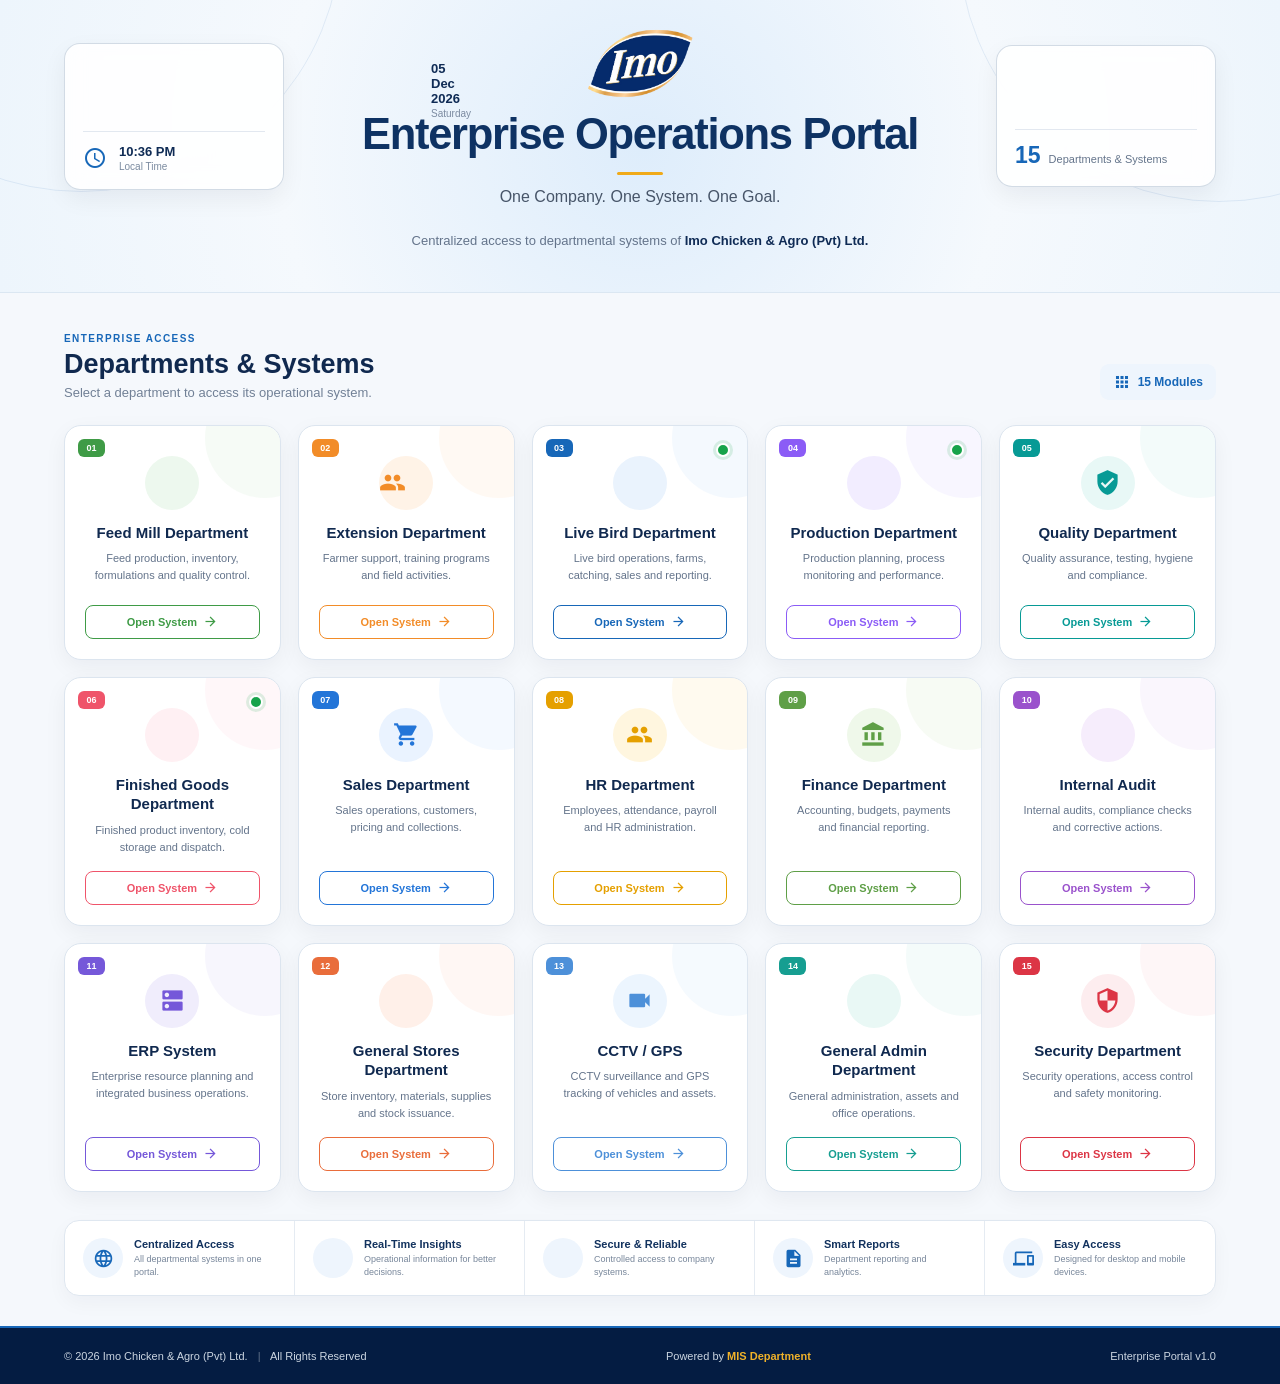
==== index.html @ 15f2dc7a "Initial enterprise portal setup" ====
<!DOCTYPE html>
<html lang="en">

<head>

    <meta charset="UTF-8">

    <meta
        name="viewport"
        content="width=device-width, initial-scale=1.0"
    >

    <title>
        Imo Enterprise Operations Portal
    </title>


    <link
        rel="stylesheet"
        href="css/style.css"
    >


    <link
        rel="stylesheet"
        href="https://fonts.googleapis.com/icon?family=Material+Icons"
    >

</head>


<body>


    <!-- =====================================================
         PAGE
    ====================================================== -->

    <div class="portal-page">


        <!-- =================================================
             TOP AREA
        ================================================== -->

        <section class="portal-hero">


            <!-- TOP INFO -->
            
            <div class="hero-topbar">


                <div class="date-card">

                    <div class="date-row">

                        <span class="material-icons">
                            calendar_month
                        </span>

                        <div>
                            <strong id="currentDate">
                                --
                            </strong>

                            <small id="currentDay">
                                --
                            </small>
                        </div>

                    </div>


                    <div class="date-divider"></div>


                    <div class="date-row">

                        <span class="material-icons">
                            schedule
                        </span>

                        <div>
                            <strong id="currentTime">
                                --
                            </strong>

                            <small>
                                Local Time
                            </small>
                        </div>

                    </div>

                </div>



                <!-- COMPANY BRAND -->

                <div class="hero-brand">

                    <img
                        src="assets/Logo.png"
                        alt="Imo Chicken & Agro Logo"
                        class="hero-logo"
                    >

                    <h1>
                        Enterprise Operations Portal
                    </h1>

                    <div class="hero-accent"></div>

                    <p>
                        One Company. One System. One Goal.
                    </p>

                </div>



                <!-- STATUS -->

                <div class="system-status-card">

                    <div class="status-heading">

                        <span class="material-icons">
                            monitoring
                        </span>

                        <div>
                            <strong>
                                All Systems
                            </strong>

                            <small>
                                Centralized Access
                            </small>
                        </div>

                    </div>


                    <div class="status-divider"></div>


                    <div class="department-count">

                        <strong>
                            15
                        </strong>

                        <span>
                            Departments & Systems
                        </span>

                    </div>

                </div>


            </div>



            <!-- INTRO -->

            <div class="hero-intro">

                <p>
                    Centralized access to departmental systems of
                    <strong>
                        Imo Chicken & Agro (Pvt) Ltd.
                    </strong>
                </p>

            </div>


        </section>



        <!-- =================================================
             DEPARTMENTS
        ================================================== -->

        <main class="departments-section">


            <div class="section-heading">

                <div>

                    <span class="section-label">
                        ENTERPRISE ACCESS
                    </span>

                    <h2>
                        Departments & Systems
                    </h2>

                    <p>
                        Select a department to access its operational system.
                    </p>

                </div>


                <div class="department-total">

                    <span class="material-icons">
                        apps
                    </span>

                    <span>
                        15 Modules
                    </span>

                </div>

            </div>



            <!-- CARDS GENERATED BY JS -->

            <div
                id="departmentGrid"
                class="department-grid"
            >
            </div>


        </main>



        <!-- =================================================
             FEATURES
        ================================================== -->

        <section class="portal-features">


            <div class="feature-item">

                <div class="feature-icon">
                    <span class="material-icons">
                        language
                    </span>
                </div>

                <div>
                    <strong>
                        Centralized Access
                    </strong>

                    <p>
                        All departmental systems in one portal.
                    </p>
                </div>

            </div>



            <div class="feature-item">

                <div class="feature-icon">
                    <span class="material-icons">
                        insights
                    </span>
                </div>

                <div>
                    <strong>
                        Real-Time Insights
                    </strong>

                    <p>
                        Operational information for better decisions.
                    </p>
                </div>

            </div>



            <div class="feature-item">

                <div class="feature-icon">
                    <span class="material-icons">
                        shield
                    </span>
                </div>

                <div>
                    <strong>
                        Secure & Reliable
                    </strong>

                    <p>
                        Controlled access to company systems.
                    </p>
                </div>

            </div>



            <div class="feature-item">

                <div class="feature-icon">
                    <span class="material-icons">
                        description
                    </span>
                </div>

                <div>
                    <strong>
                        Smart Reports
                    </strong>

                    <p>
                        Department reporting and analytics.
                    </p>
                </div>

            </div>



            <div class="feature-item">

                <div class="feature-icon">
                    <span class="material-icons">
                        devices
                    </span>
                </div>

                <div>
                    <strong>
                        Easy Access
                    </strong>

                    <p>
                        Designed for desktop and mobile devices.
                    </p>
                </div>

            </div>


        </section>



        <!-- =================================================
             FOOTER
        ================================================== -->

        <footer class="portal-footer">

            <div>
                © 2026 Imo Chicken & Agro (Pvt) Ltd.
                <span>|</span>
                All Rights Reserved
            </div>


            <div>
                Powered by
                <strong>
                    MIS Department
                </strong>
            </div>


            <div>
                Enterprise Portal v1.0
            </div>

        </footer>


    </div>



    <!-- =====================================================
         COMING SOON MODAL
    ====================================================== -->

    <div
        id="comingSoonModal"
        class="modal"
    >

        <div class="modal-card">


            <div class="modal-icon">

                <span class="material-icons">
                    construction
                </span>

            </div>


            <span class="modal-badge">
                COMING SOON
            </span>


            <h2 id="comingSoonTitle">
                Department System
            </h2>


            <p>
                This department system is currently under development
                and will be available through the Enterprise Operations
                Portal soon.
            </p>


            <button
                id="closeComingSoon"
                type="button"
                class="modal-close-btn"
            >
                Close
            </button>


        </div>

    </div>



    <!-- =====================================================
         SCRIPT
    ====================================================== -->

    <script src="js/app.js"></script>


</body>

</html>
---- css/style.css ----
/* =========================================================
   Imo ENTERPRISE OPERATIONS PORTAL
========================================================= */


/* =========================================================
   RESET
========================================================= */

* {
    margin: 0;
    padding: 0;
    box-sizing: border-box;
}


html {
    scroll-behavior: smooth;
}


body {
    min-height: 100vh;

    font-family:
        "Segoe UI",
        Arial,
        sans-serif;

    background: #f5f8fc;

    color: #172033;
}



/* =========================================================
   MAIN PAGE
========================================================= */

.portal-page {
    min-height: 100vh;
}



/* =========================================================
   HERO
========================================================= */

.portal-hero {
    position: relative;

    padding:
        26px 5%
        40px;

    overflow: hidden;

    background:
        radial-gradient(
            circle at center,
            rgba(214, 233, 251, 0.75),
            rgba(245, 249, 253, 0.94) 55%,
            #edf5fc 100%
        );

    border-bottom:
        1px solid #dbe7f2;
}


.portal-hero::before {
    content: "";

    position: absolute;

    width: 520px;
    height: 520px;

    top: -330px;
    left: -180px;

    border:
        1px solid rgba(30, 103, 177, 0.10);

    border-radius: 50%;
}


.portal-hero::after {
    content: "";

    position: absolute;

    width: 520px;
    height: 520px;

    right: -200px;
    top: -320px;

    border:
        1px solid rgba(30, 103, 177, 0.10);

    border-radius: 50%;
}



/* =========================================================
   HERO TOPBAR
========================================================= */

.hero-topbar {
    position: relative;

    z-index: 2;

    display: grid;

    grid-template-columns:
        220px
        minmax(0, 1fr)
        220px;

    gap: 30px;

    align-items: center;
}



/* =========================================================
   DATE CARD
========================================================= */

.date-card,
.system-status-card {
    padding: 17px 18px;

    background:
        rgba(255, 255, 255, 0.88);

    border:
        1px solid rgba(203, 213, 225, 0.85);

    border-radius: 16px;

    box-shadow:
        0 9px 25px rgba(15, 23, 42, 0.06);

    backdrop-filter: blur(10px);

    -webkit-backdrop-filter: blur(10px);
}


.date-row {
    display: flex;

    align-items: center;

    gap: 12px;
}


.date-row .material-icons {
    color: #1767b8;

    font-size: 24px;
}


.date-row div {
    display: flex;
    flex-direction: column;
}


.date-row strong {
    color: #0f2b55;

    font-size: 13px;
}


.date-row small {
    margin-top: 2px;

    color: #7b8aa0;

    font-size: 10px;
}


.date-divider,
.status-divider {
    height: 1px;

    margin: 12px 0;

    background: #e2e8f0;
}



/* =========================================================
   BRAND
========================================================= */

.hero-brand {
    text-align: center;
}


.hero-logo {
    width: 105px;
    height: 75px;

    object-fit: contain;

    margin-bottom: 5px;
}


.hero-brand h1 {
    margin: 0;

    color: #0e3263;

    font-size:
        clamp(
            30px,
            3.4vw,
            46px
        );

    font-weight: 800;

    letter-spacing: -1.3px;
}


.hero-accent {
    width: 46px;
    height: 3px;

    margin:
        13px auto;

    border-radius: 20px;

    background: #f0aa19;
}


.hero-brand p {
    color: #475569;

    font-size: 16px;

    font-weight: 500;
}



/* =========================================================
   STATUS
========================================================= */

.status-heading {
    display: flex;

    align-items: center;

    gap: 11px;
}


.status-heading .material-icons {
    color: #079a95;

    font-size: 27px;
}


.status-heading div {
    display: flex;
    flex-direction: column;
}


.status-heading strong {
    color: #0f2b55;

    font-size: 13px;
}


.status-heading small {
    margin-top: 2px;

    color: #7b8aa0;

    font-size: 10px;
}


.department-count {
    display: flex;

    align-items: baseline;

    gap: 8px;
}


.department-count strong {
    color: #1767b8;

    font-size: 23px;
}


.department-count span {
    color: #64748b;

    font-size: 11px;
}



/* =========================================================
   HERO INTRO
========================================================= */

.hero-intro {
    position: relative;

    z-index: 2;

    max-width: 680px;

    margin:
        25px auto 0;

    text-align: center;
}


.hero-intro p {
    color: #64748b;

    font-size: 13px;

    line-height: 1.6;
}


.hero-intro strong {
    color: #0f2b55;
}



/* =========================================================
   DEPARTMENT SECTION
========================================================= */

.departments-section {
    padding:
        35px 5%
        28px;
}


.section-heading {
    display: flex;

    align-items: flex-end;

    justify-content: space-between;

    gap: 20px;

    margin-bottom: 25px;
}


.section-label {
    display: inline-block;

    margin-bottom: 5px;

    color: #1767b8;

    font-size: 10px;

    font-weight: 800;

    letter-spacing: 1.4px;
}


.section-heading h2 {
    color: #10294f;

    font-size: 27px;

    font-weight: 800;
}


.section-heading p {
    margin-top: 5px;

    color: #718096;

    font-size: 13px;
}


.department-total {
    display: inline-flex;

    align-items: center;

    gap: 7px;

    padding:
        9px 13px;

    background: #eef5fd;

    border-radius: 9px;

    color: #1767b8;

    font-size: 12px;

    font-weight: 700;
}


.department-total .material-icons {
    font-size: 18px;
}



/* =========================================================
   DEPARTMENT GRID
========================================================= */

.department-grid {
    display: grid;

    grid-template-columns:
        repeat(
            5,
            minmax(0, 1fr)
        );

    gap: 17px;
}



/* =========================================================
   DEPARTMENT CARD
========================================================= */

.department-card {
    position: relative;

    min-height: 235px;

    display: flex;

    flex-direction: column;

    padding: 20px;

    overflow: hidden;

    background: #ffffff;

    border:
        1px solid #dce5ef;

    border-radius: 17px;

    box-shadow:
        0 7px 22px rgba(15, 23, 42, 0.05);

    cursor: pointer;

    transition:
        transform 0.22s ease,
        box-shadow 0.22s ease,
        border-color 0.22s ease;
}


.department-card::after {
    content: "";

    position: absolute;

    width: 120px;
    height: 120px;

    right: -45px;
    top: -48px;

    border-radius: 50%;

    background:
        var(--soft-color);

    opacity: 0.5;
}


.department-card:hover {
    transform:
        translateY(-5px);

    border-color:
        var(--card-color);

    box-shadow:
        0 14px 30px rgba(15, 23, 42, 0.10);
}



/* NUMBER */

.department-number {
    position: absolute;

    top: 13px;
    left: 13px;

    min-width: 27px;

    padding:
        4px 7px;

    border-radius: 6px;

    background:
        var(--card-color);

    color: #ffffff;

    font-size: 9px;

    font-weight: 800;

    text-align: center;
}



/* ICON */

.department-icon {
    width: 54px;
    height: 54px;

    margin:
        10px auto
        13px;

    display: flex;

    align-items: center;
    justify-content: center;

    border-radius: 50%;

    background:
        var(--soft-color);

    color:
        var(--card-color);

    position: relative;

    z-index: 2;
}


.department-icon .material-icons {
    font-size: 27px;
}



/* CONTENT */

.department-card h3 {
    margin-bottom: 8px;

    color: #10294f;

    font-size: 15px;

    line-height: 1.3;

    font-weight: 800;

    text-align: center;
}


.department-card p {
    flex: 1;

    margin-bottom: 15px;

    color: #64748b;

    font-size: 11px;

    line-height: 1.55;

    text-align: center;
}



/* BUTTON */

.department-open-btn {
    width: 100%;

    min-height: 34px;

    display: flex;

    align-items: center;
    justify-content: center;

    gap: 6px;

    border:
        1px solid
        var(--card-color);

    border-radius: 8px;

    background: transparent;

    color:
        var(--card-color);

    font-size: 11px;

    font-weight: 800;

    transition:
        background 0.2s ease,
        color 0.2s ease;
}


.department-card:hover
.department-open-btn {
    background:
        var(--card-color);

    color: #ffffff;
}


.department-open-btn
.material-icons {
    font-size: 15px;
}

/* =========================================================
   SYSTEM AVAILABLE INDICATOR
========================================================= */

.system-online-dot {
    position: absolute;

    top: 17px;
    right: 17px;

    width: 14px;
    height: 14px;

    border-radius: 50%;

    background: #16a34a;

    border: 2px solid #ffffff;

    box-shadow:
        0 0 0 3px rgba(22, 163, 74, 0.14);

    z-index: 5;
}



/* =========================================================
   FEATURES
========================================================= */

.portal-features {
    width: 90%;

    margin:
        0 auto
        30px;

    display: grid;

    grid-template-columns:
        repeat(
            5,
            minmax(0, 1fr)
        );

    background: #ffffff;

    border:
        1px solid #dfe7f0;

    border-radius: 15px;

    box-shadow:
        0 7px 20px rgba(15, 23, 42, 0.04);

    overflow: hidden;
}


.feature-item {
    display: flex;

    align-items: center;

    gap: 11px;

    padding:
        17px 18px;

    border-right:
        1px solid #e5ebf2;
}


.feature-item:last-child {
    border-right: none;
}


.feature-icon {
    min-width: 40px;
    width: 40px;
    height: 40px;

    display: flex;

    align-items: center;
    justify-content: center;

    border-radius: 50%;

    background: #eef5fd;

    color: #1767b8;
}


.feature-icon
.material-icons {
    font-size: 21px;
}


.feature-item strong {
    display: block;

    margin-bottom: 3px;

    color: #12325e;

    font-size: 11px;
}


.feature-item p {
    color: #77869a;

    font-size: 9px;

    line-height: 1.4;
}



/* =========================================================
   FOOTER
========================================================= */

.portal-footer {
    min-height: 58px;

    padding:
        0 5%;

    display: flex;

    align-items: center;

    justify-content: space-between;

    gap: 20px;

    background: #041c42;

    border-top:
        2px solid #1767b8;

    color: #cbd5e1;

    font-size: 11px;
}


.portal-footer span {
    margin:
        0 7px;

    color: #64748b;
}


.portal-footer strong {
    color: #f0b22a;
}



/* =========================================================
   MODAL
========================================================= */

.modal {
    display: none;

    position: fixed;

    inset: 0;

    z-index: 9999;

    align-items: center;

    justify-content: center;

    padding: 20px;

    background:
        rgba(15, 23, 42, 0.60);

    backdrop-filter:
        blur(6px);

    -webkit-backdrop-filter:
        blur(6px);
}


.modal.show {
    display: flex;
}



/* =========================================================
   MODAL CARD
========================================================= */

.modal-card {
    width: 100%;

    max-width: 430px;

    padding:
        36px 32px;

    background: #ffffff;

    border:
        1px solid #e2e8f0;

    border-radius: 20px;

    box-shadow:
        0 24px 60px rgba(15, 23, 42, 0.25);

    text-align: center;

    animation:
        modalIn
        0.22s ease;
}


.modal-icon {
    width: 65px;
    height: 65px;

    margin:
        0 auto
        17px;

    display: flex;

    align-items: center;

    justify-content: center;

    background: #fff7e8;

    color: #e69310;

    border-radius: 18px;
}


.modal-icon
.material-icons {
    font-size: 32px;
}


.modal-badge {
    display: inline-block;

    margin-bottom: 10px;

    padding:
        5px 10px;

    background: #fff7e8;

    color: #b96e00;

    border-radius: 20px;

    font-size: 9px;

    font-weight: 800;

    letter-spacing: 1px;
}


.modal-card h2 {
    margin-bottom: 10px;

    color: #10294f;

    font-size: 22px;
}


.modal-card p {
    margin-bottom: 24px;

    color: #64748b;

    font-size: 13px;

    line-height: 1.65;
}


.modal-close-btn {
    width: 100%;

    min-height: 43px;

    border: none;

    border-radius: 9px;

    background: #0d5da8;

    color: #ffffff;

    font-size: 13px;

    font-weight: 800;

    cursor: pointer;
}


.modal-close-btn:hover {
    background: #094c8a;
}



@keyframes modalIn {

    from {
        opacity: 0;

        transform:
            translateY(14px)
            scale(0.98);
    }

    to {
        opacity: 1;

        transform:
            translateY(0)
            scale(1);
    }

}



/* =========================================================
   TABLET
========================================================= */

@media (max-width: 1200px) {

    .department-grid {
        grid-template-columns:
            repeat(
                3,
                minmax(0, 1fr)
            );
    }


    .hero-topbar {
        grid-template-columns:
            190px
            minmax(0, 1fr)
            190px;
    }


    .portal-features {
        grid-template-columns:
            repeat(
                3,
                minmax(0, 1fr)
            );
    }


    .feature-item {
        border-bottom:
            1px solid #e5ebf2;
    }

}



/* =========================================================
   SMALL TABLET
========================================================= */

@media (max-width: 850px) {

    .hero-topbar {
        grid-template-columns: 1fr;

        text-align: center;
    }


    .date-card,
    .system-status-card {
        display: none;
    }


    .department-grid {
        grid-template-columns:
            repeat(
                2,
                minmax(0, 1fr)
            );
    }


    .section-heading {
        align-items: flex-start;

        flex-direction: column;
    }


    .portal-features {
        grid-template-columns:
            repeat(
                2,
                minmax(0, 1fr)
            );
    }


    .portal-footer {
        flex-direction: column;

        padding:
            18px 5%;

        text-align: center;
    }

}



/* =========================================================
   MOBILE
========================================================= */

@media (max-width: 520px) {

    .portal-hero {
        padding:
            25px 6%
            30px;
    }


    .hero-logo {
        width: 90px;
    }


    .hero-brand h1 {
        font-size: 31px;
    }


    .hero-brand p {
        font-size: 14px;
    }


    .departments-section {
        padding:
            28px 6%;
    }


    .department-grid {
        grid-template-columns: 1fr;
    }


    .department-card {
        min-height: 215px;
    }


    .portal-features {
        width: 88%;

        grid-template-columns: 1fr;
    }


    .feature-item {
        border-right: none;
    }

}
.hero-toggle-btn {
    position: absolute;
    top: 18px;
    right: 24px;

    z-index: 20;

    display: inline-flex;
    align-items: center;
    gap: 6px;

    padding: 8px 12px;

    border: 1px solid #cbd5e1;
    border-radius: 9px;

    background: rgba(255, 255, 255, 0.88);

    color: #123c73;

    font-size: 12px;
    font-weight: 700;

    cursor: pointer;

    backdrop-filter: blur(8px);
}

.hero-toggle-btn .material-icons {
    font-size: 18px;
}


/* COLLAPSED STATE */

.portal-hero.collapsed {
    padding-top: 14px;
    padding-bottom: 14px;
}

.portal-hero.collapsed .hero-topbar,
.portal-hero.collapsed .hero-intro {
    display: none;
}

.portal-hero.collapsed {
    min-height: 58px;
}
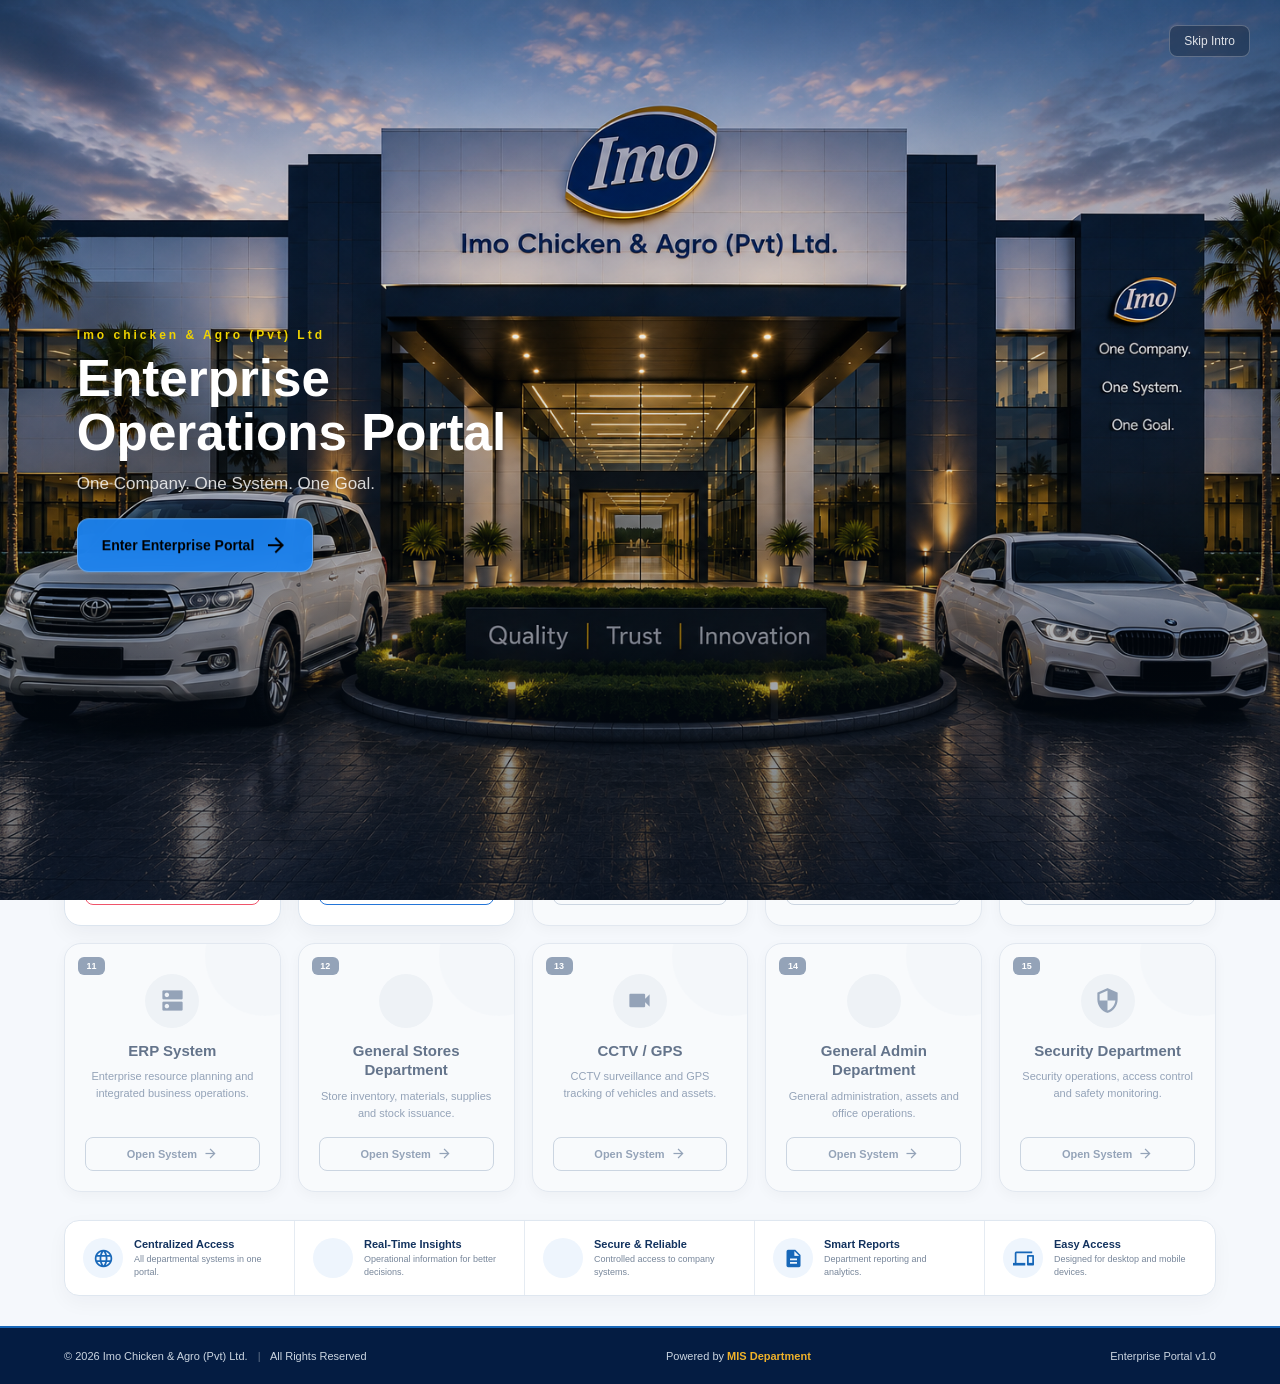
==== commit a28c7c28: "Update portal" ====
--- a/index.html
+++ b/index.html
@@ -9,6 +9,43 @@
         name="viewport"
         content="width=device-width, initial-scale=1.0"
     >
+    <!-- =====================================================
+     IMO BUILDING ENTRANCE
+    ===================================================== -->
+    <section id="buildingIntro" class="building-intro">
+
+        <div class="building-bg"></div>
+
+        <div class="building-overlay"></div>
+
+        <div class="entrance-content">
+
+            <div class="entrance-label">
+                Imo chicken & Agro (Pvt) Ltd
+            </div>
+
+            <h1>
+                Enterprise Operations Portal
+            </h1>
+
+            <p>
+                One Company. One System. One Goal.
+            </p>
+
+            <button id="enterPortalBtn" class="enter-portal-btn">
+                Enter Enterprise Portal
+                <span class="material-icons">
+                    arrow_forward
+                </span>
+            </button>
+
+        </div>
+
+        <button id="skipIntroBtn" class="skip-intro-btn">
+            Skip Intro
+        </button>
+
+    </section>
 
     <title>
         Imo Enterprise Operations Portal
--- a/css/style.css
+++ b/css/style.css
@@ -1235,4 +1235,279 @@
 
 .portal-hero.collapsed {
     min-height: 58px;
+}
+/* =========================================================
+   ACTIVE / DISABLED DEPARTMENT STATUS
+========================================================= */
+
+/* READY SYSTEM */
+.department-card.system-active {
+    opacity: 1;
+}
+
+
+/* SYSTEM NOT AVAILABLE YET */
+.department-card.system-disabled {
+    --card-color: #94a3b8 !important;
+    --soft-color: #f1f5f9 !important;
+
+    background: #f8fafc;
+
+    border-color: #e2e8f0;
+
+    box-shadow:
+        0 4px 14px rgba(15, 23, 42, 0.035);
+}
+
+
+/* ICON GRAY */
+.department-card.system-disabled
+.department-icon {
+    background: #eef2f6;
+
+    color: #94a3b8;
+}
+
+
+/* NUMBER BADGE GRAY */
+.department-card.system-disabled
+.department-number {
+    background: #94a3b8;
+}
+
+
+/* TITLE SLIGHTLY MUTED */
+.department-card.system-disabled h3 {
+    color: #64748b;
+}
+
+
+/* DESCRIPTION MUTED */
+.department-card.system-disabled p {
+    color: #94a3b8;
+}
+
+
+/* BUTTON GRAY */
+.department-card.system-disabled
+.department-open-btn {
+    border-color: #cbd5e1;
+
+    color: #94a3b8;
+
+    background: transparent;
+}
+
+
+/* DON'T TURN COLORED ON HOVER */
+.department-card.system-disabled:hover {
+    transform: translateY(-2px);
+
+    border-color: #cbd5e1;
+
+    box-shadow:
+        0 7px 18px rgba(15, 23, 42, 0.05);
+}
+
+
+.department-card.system-disabled:hover
+.department-open-btn {
+    background: #e2e8f0;
+
+    color: #64748b;
+}
+
+
+/* ACTIVE CARD KEEPS NORMAL COLOUR */
+.department-card.system-active:hover {
+    border-color: var(--card-color);
+}
+/* =========================================================
+   IMO BUILDING ENTRANCE
+========================================================= */
+
+.building-intro {
+    position: fixed;
+    inset: 0;
+
+    width: 100%;
+    height: 100vh;
+
+    z-index: 9999;
+
+    overflow: hidden;
+
+    background: #071a31;
+
+    transition:
+        opacity 0.8s ease,
+        visibility 0.8s ease;
+}
+
+.building-bg {
+    position: absolute;
+    inset: 0;
+
+    background:
+        url("../assets/imo-building.png")
+        center center / cover no-repeat;
+
+    transform: scale(1);
+
+    transition:
+        transform 3.2s cubic-bezier(.2,.75,.25,1),
+        filter 2.4s ease;
+}
+
+.building-overlay {
+    position: absolute;
+    inset: 0;
+
+    background:
+        linear-gradient(
+            to top,
+            rgba(3, 15, 32, 0.62) 0%,
+            rgba(3, 15, 32, 0.18) 42%,
+            rgba(3, 15, 32, 0.03) 70%
+        );
+}
+
+.entrance-content {
+    position: absolute;
+
+    /* LEFT SIDE CENTER */
+    left: 6%;
+    top: 50%;
+    bottom: auto;
+
+    transform: translateY(-50%);
+
+    width: min(520px, 42%);
+
+    text-align: left;
+
+    color: #ffffff;
+
+    z-index: 3;
+
+    transition:
+        opacity 0.8s ease,
+        transform 0.8s ease;
+}
+
+.entrance-label {
+    margin-bottom: 10px;
+
+    font-size: 12px;
+    font-weight: 700;
+
+    letter-spacing: 3px;
+
+    color: #efd300;
+}
+
+.entrance-content h1 {
+    margin: 0;
+
+    font-size: clamp(32px, 4vw, 55px);
+    font-weight: 800;
+
+    line-height: 1.05;
+}
+
+.entrance-content p {
+    margin: 14px 0 24px;
+
+    font-size: 17px;
+
+    color: rgba(255,255,255,0.82);
+}
+
+.enter-portal-btn {
+    display: inline-flex;
+    align-items: center;
+    gap: 10px;
+
+    padding: 14px 24px;
+
+    border: 1px solid rgba(255,255,255,0.3);
+    border-radius: 12px;
+
+    background: rgba(28, 131, 241, 0.941);
+
+    color: black;
+
+    font-size: 14px;
+    font-weight: 700;
+
+    cursor: pointer;
+
+    backdrop-filter: blur(12px);
+
+    box-shadow:
+        0 12px 35px rgba(0,0,0,0.22);
+
+    transition:
+        transform 0.25s ease,
+        background 0.25s ease;
+}
+
+.enter-portal-btn:hover {
+    transform: translateY(-2px);
+
+    background: #40b2f0;
+}
+
+.skip-intro-btn {
+    position: absolute;
+
+    top: 25px;
+    right: 30px;
+
+    z-index: 4;
+
+    border: 1px solid rgba(255,255,255,0.25);
+    border-radius: 8px;
+
+    padding: 8px 14px;
+
+    background: rgba(5,20,40,0.35);
+
+    color: rgba(255,255,255,0.85);
+
+    font-size: 12px;
+
+    cursor: pointer;
+
+    backdrop-filter: blur(8px);
+}
+
+
+/* ENTERING BUILDING */
+
+.building-intro.entering .building-bg {
+    transform: scale(2.15);
+
+    filter: brightness(1.25);
+}
+
+.building-intro.entering .entrance-content {
+    opacity: 0;
+
+    transform:
+        translateY(-50%)
+        translateX(-30px);
+}
+
+.building-intro.entering .skip-intro-btn {
+    opacity: 0;
+}
+
+
+/* REMOVE INTRO */
+
+.building-intro.finished {
+    opacity: 0;
+    visibility: hidden;
+    pointer-events: none;
 }
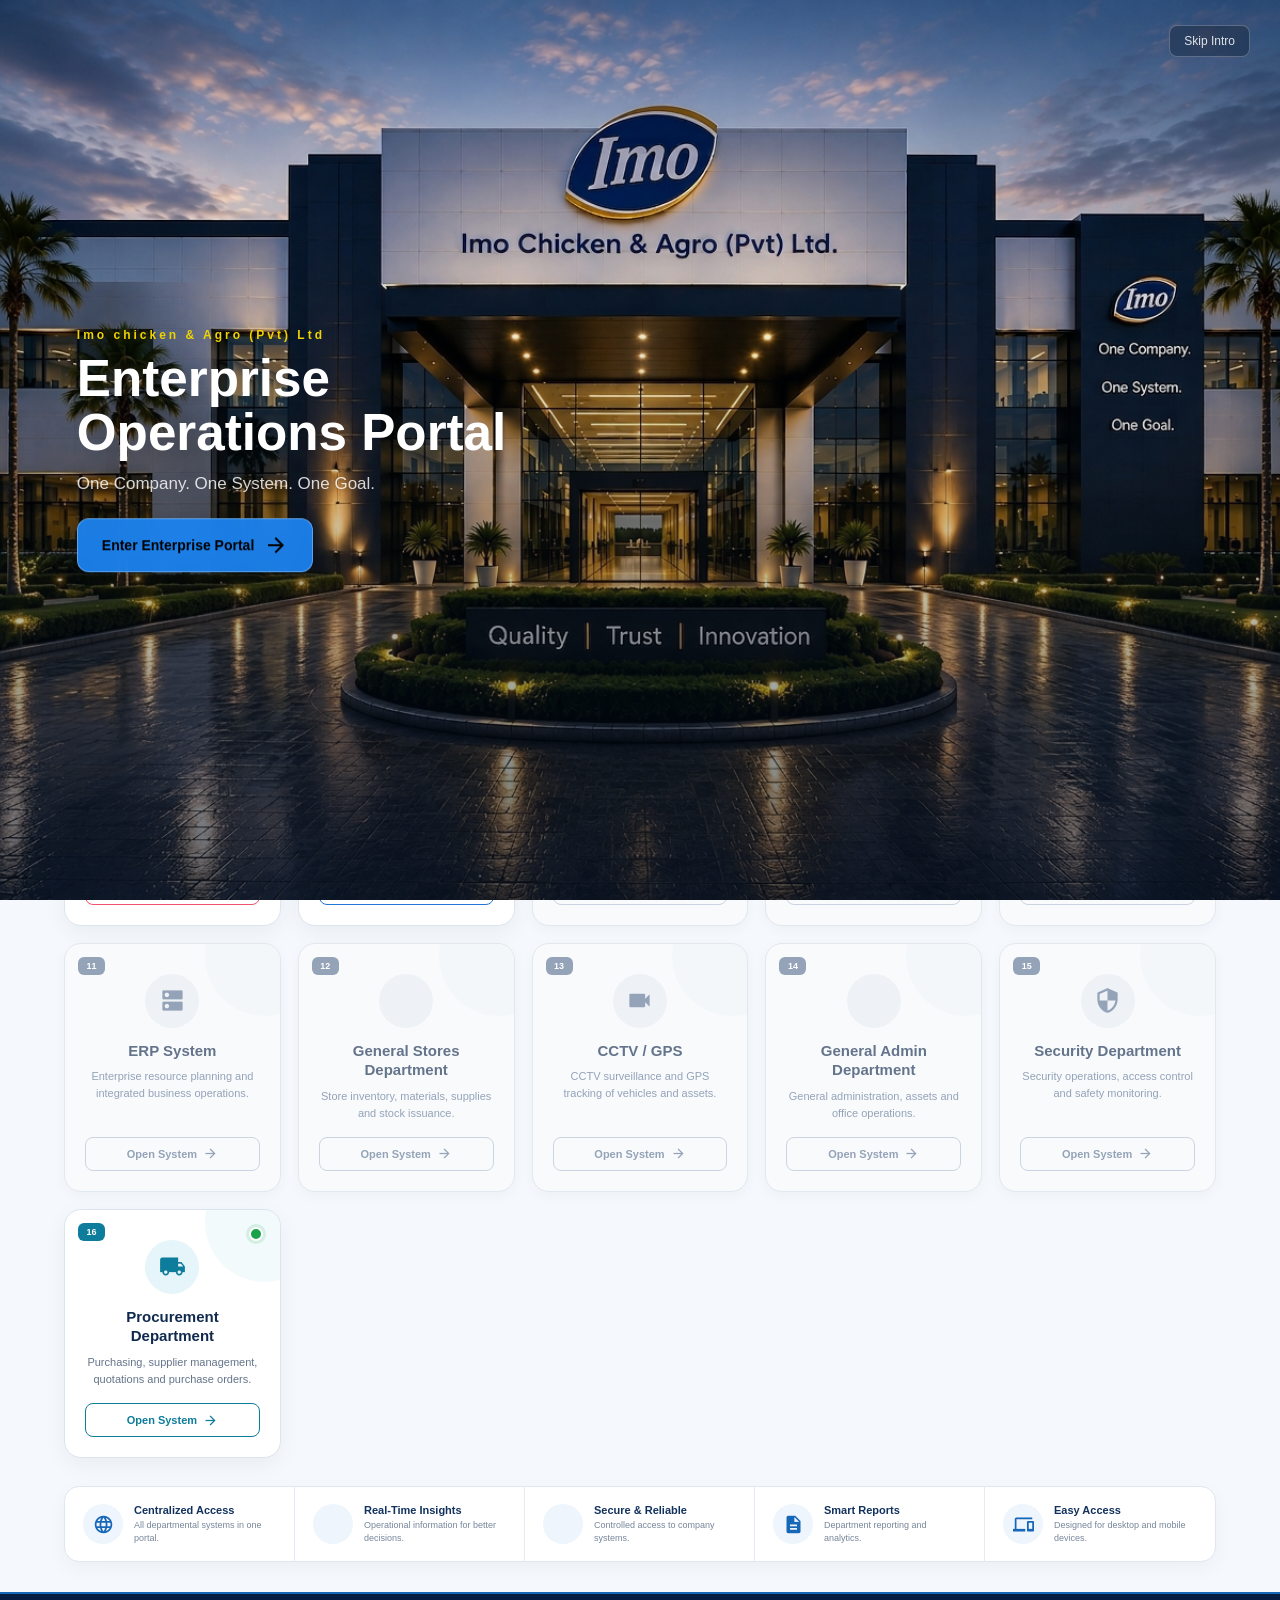
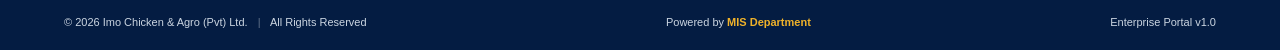
==== commit 6b6ba859: "Update portal" ====
--- a/index.html
+++ b/index.html
@@ -187,7 +187,7 @@
                     <div class="department-count">
 
                         <strong>
-                            15
+                            16
                         </strong>
 
                         <span>
@@ -254,7 +254,7 @@
                     </span>
 
                     <span>
-                        15 Modules
+                        16 Modules
                     </span>
 
                 </div>
--- a/css/style.css
+++ b/css/style.css
@@ -1349,7 +1349,7 @@
     inset: 0;
 
     background:
-        url("../assets/imo-building.png")
+        url("../assets/imo-building.jpg")
         center center / cover no-repeat;
 
     transform: scale(1);
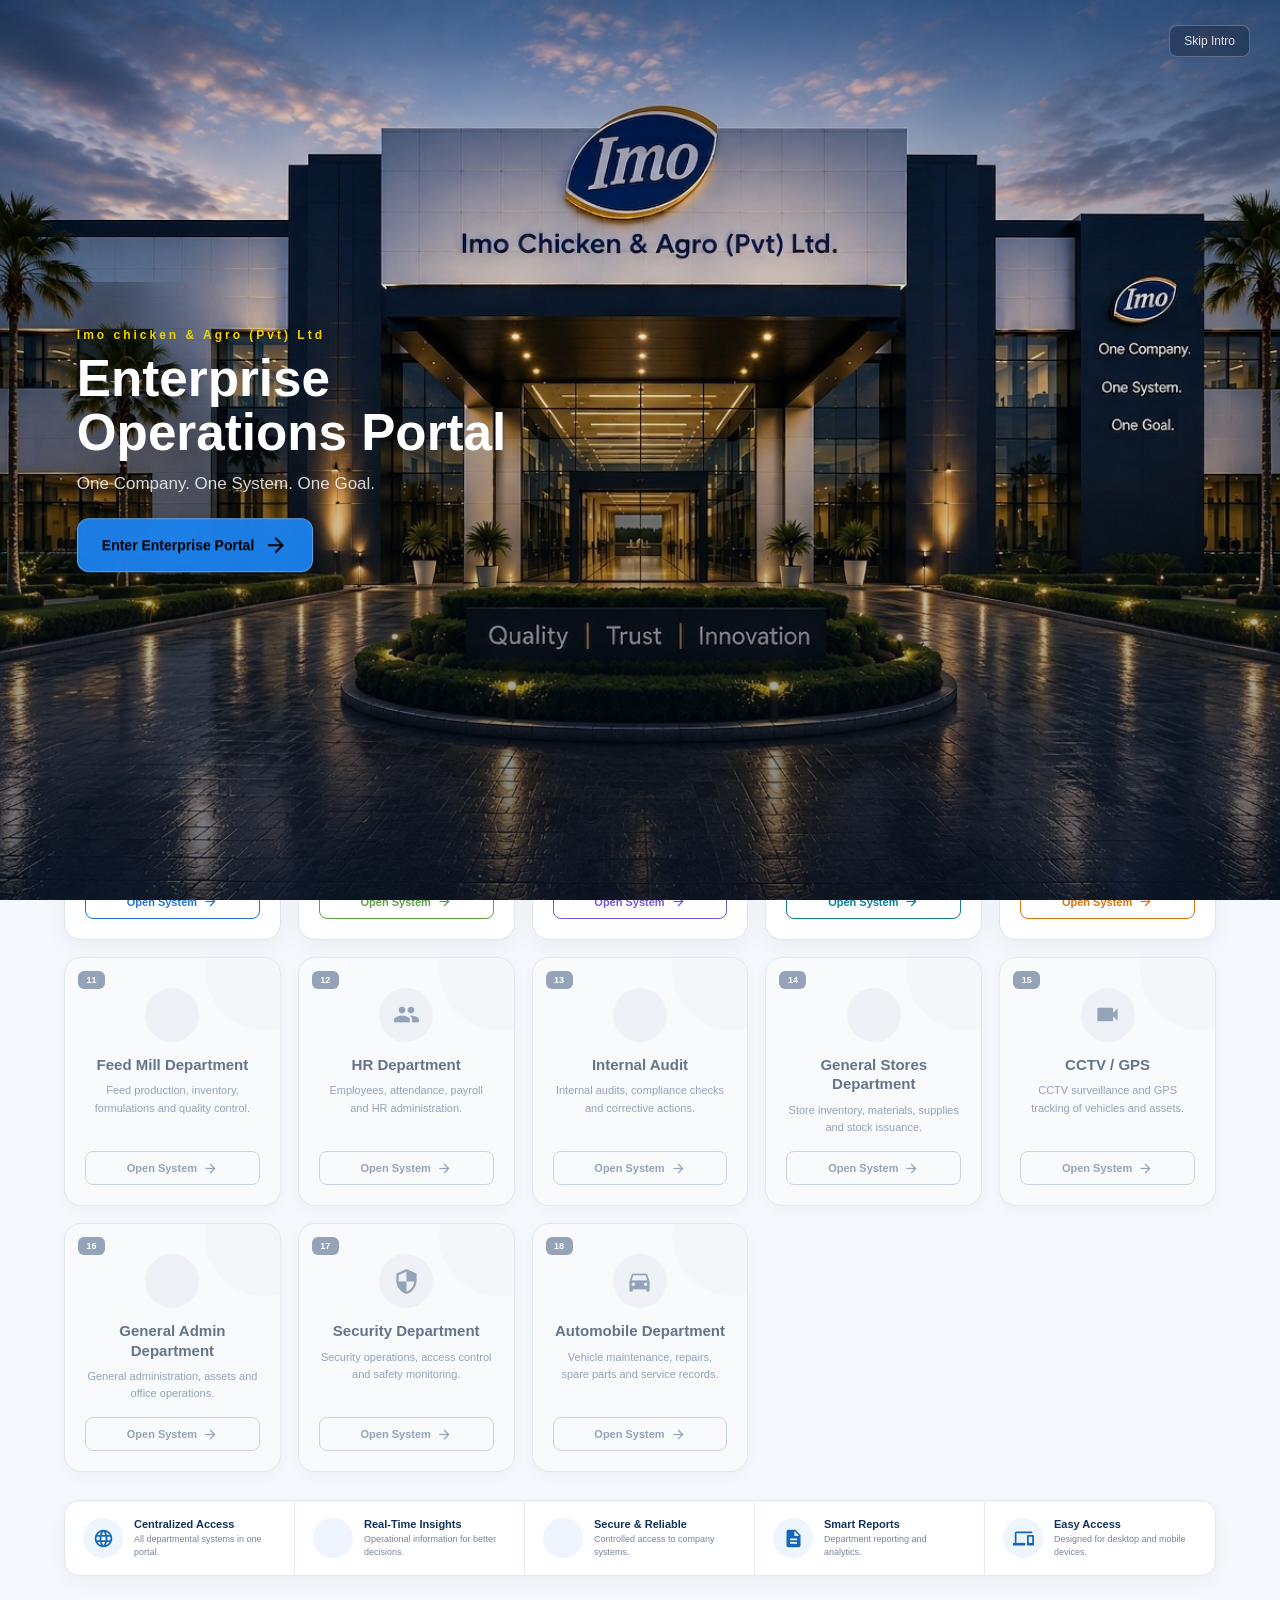
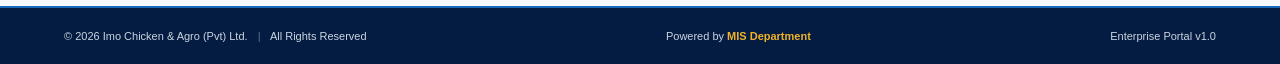
==== commit 105a41b1: "Update portal" ====
--- a/index.html
+++ b/index.html
@@ -187,7 +187,7 @@
                     <div class="department-count">
 
                         <strong>
-                            16
+                            18
                         </strong>
 
                         <span>
@@ -254,7 +254,7 @@
                     </span>
 
                     <span>
-                        16 Modules
+                        18 Modules
                     </span>
 
                 </div>
